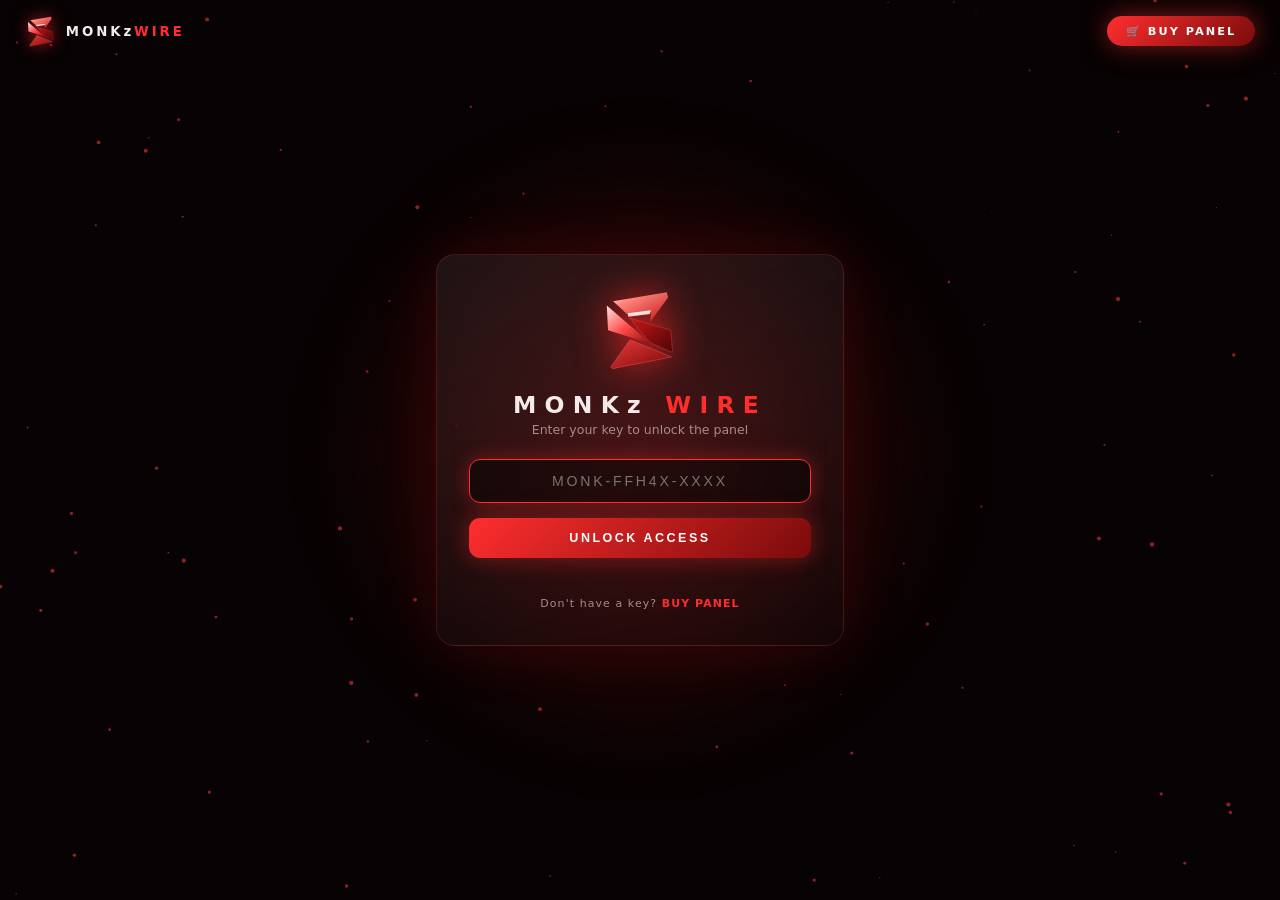
==== index.html @ 90918b00 "Add files via upload" ====
<!doctype html>
<html lang="en">
<head>
<meta charset="utf-8">
<meta name="viewport" content="width=device-width,initial-scale=1">
<title>MONKz WIRE — Premium Access</title>
<link rel="icon" type="image/svg+xml" href="data:image/svg+xml,%3Csvg xmlns='http://www.w3.org/2000/svg' viewBox='180 150 390 450'%3E%3Crect x='180' y='150' width='390' height='450' fill='%23080203'/%3E%3Cpolygon points='228,212 525,162 532,192 432,328 438,272 312,290' fill='%23ff3b3b'/%3E%3Cpolygon points='193,235 440,448 200,372' fill='%23ff8a8a'/%3E%3Cpolygon points='320,305 548,372 556,495 430,440' fill='%23b01212'/%3E%3Cpolygon points='322,425 550,520 225,585 215,575' fill='%23e02424'/%3E%3C/svg%3E">
<meta name="theme-color" content="#0a0304">
<style>
:root{--bg:#070203;--red:#ff2e2e;--deep:#7a0b0b;--line:rgba(255,80,80,.18);--mut:#a98b8b;--u:clamp(14px,.52vw + 9px,30px)}
*{box-sizing:border-box;margin:0;padding:0}
html{font-size:var(--u)}
body{background:var(--bg);color:#f4eaea;font-family:'Inter',system-ui,'Segoe UI',sans-serif;min-height:100vh;display:grid;place-items:center;overflow:hidden}
#fx{position:fixed;inset:0;pointer-events:none}
.glow{position:fixed;width:60vw;height:60vw;left:50%;top:50%;transform:translate(-50%,-50%);background:radial-gradient(circle,rgba(255,40,40,.24),transparent 60%);filter:blur(30px);pointer-events:none;animation:pulse 6s ease-in-out infinite}
@keyframes pulse{50%{opacity:.55}}
.topbar{position:fixed;top:0;left:0;right:0;display:flex;justify-content:space-between;align-items:center;padding:1rem 1.6rem;z-index:5}
.tb{display:flex;align-items:center;gap:.6rem;font-weight:800;letter-spacing:.22em;font-size:.85rem}
.tb b{color:var(--red)}
.tb svg{width:2rem;height:2rem;filter:drop-shadow(0 0 .5rem rgba(255,40,40,.7))}
.buy{display:inline-flex;align-items:center;gap:.5rem;padding:.55rem 1.2rem;border-radius:2rem;background:linear-gradient(135deg,var(--red),var(--deep));color:#fff;text-decoration:none;font-size:.72rem;font-weight:800;letter-spacing:.18em;box-shadow:0 0 1.6rem rgba(255,46,46,.5);transition:.25s;animation:bp 2.4s ease-in-out infinite}
.buy:hover{transform:translateY(-2px)}
@keyframes bp{50%{box-shadow:0 0 2.6rem rgba(255,46,46,.85)}}
.card{position:relative;z-index:2;width:min(26rem,92vw);padding:2.2rem 2rem;text-align:center;background:linear-gradient(160deg,rgba(255,255,255,.07),rgba(255,255,255,.015));border:1px solid var(--line);border-radius:1.2rem;backdrop-filter:blur(18px);box-shadow:0 0 4rem rgba(255,30,30,.12)}
.logo{width:5.2rem;height:5.2rem;filter:drop-shadow(0 0 1.2rem rgba(255,40,40,.8))}
.card h1{margin:1rem 0 .2rem;font-size:1.5rem;letter-spacing:.35em;font-weight:800}
.card h1 span{color:var(--red)}
.card p{color:var(--mut);font-size:.8rem;margin-bottom:1.4rem}
input{width:100%;padding:.85rem 1rem;background:rgba(0,0,0,.45);border:1px solid var(--line);border-radius:.7rem;color:#fff;font-size:.9rem;letter-spacing:.2em;text-align:center;outline:none;transition:.25s}
input:focus{border-color:var(--red);box-shadow:0 0 1.2rem rgba(255,46,46,.35)}
.btn{width:100%;margin-top:.9rem;padding:.85rem;border:0;border-radius:.7rem;cursor:pointer;font-weight:700;letter-spacing:.2em;font-size:.8rem;color:#fff;background:linear-gradient(135deg,var(--red),var(--deep));box-shadow:0 0 1.5rem rgba(255,46,46,.4);transition:.25s}
.btn:hover{transform:translateY(-2px);box-shadow:0 0 2.6rem rgba(255,46,46,.7)}
.err{min-height:1rem;margin-top:.7rem;font-size:.72rem;color:#ff7b7b;font-weight:700;letter-spacing:.08em;line-height:1.7}
.err a{color:#fff;text-decoration:underline}
.err .du{color:var(--red);font-weight:500;letter-spacing:.03em}
.shake{animation:shake .4s}
@keyframes shake{25%{transform:translateX(-8px)}75%{transform:translateX(8px)}}
.hint{margin-top:1rem;font-size:.68rem;color:#6e5555}
.gbuy{display:block;margin-top:.8rem;font-size:.7rem;color:var(--mut);text-decoration:none;letter-spacing:.1em}
.gbuy b{color:var(--red)}
</style>
</head>
<body>
<canvas id="fx"></canvas><div class="glow"></div>
<svg width="0" height="0" style="position:absolute"><defs>
<symbol id="lg" viewBox="180 150 390 450">
  <defs>
    <linearGradient id="g1" x1="0" y1="0" x2="1" y2="1"><stop offset="0" stop-color="#fff"/><stop offset=".25" stop-color="#ff8a80"/><stop offset="1" stop-color="#c41212"/></linearGradient>
    <linearGradient id="g2" x1="0" y1="0" x2="1" y2="1"><stop offset="0" stop-color="#ffe3e0"/><stop offset=".5" stop-color="#ff4a4a"/><stop offset="1" stop-color="#8a0c0c"/></linearGradient>
    <linearGradient id="g3" x1="0" y1="0" x2="1" y2="1"><stop offset="0" stop-color="#c81818"/><stop offset="1" stop-color="#4a0505"/></linearGradient>
    <linearGradient id="g4" x1="0" y1="0" x2="1" y2="1"><stop offset="0" stop-color="#e83a3a"/><stop offset="1" stop-color="#7a0909"/></linearGradient>
  </defs>
  <polygon points="228,212 525,162 532,192 432,328 438,272 312,290" fill="url(#g1)"/>
  <polygon points="310,278 436,262 432,282 312,298" fill="#fff" opacity=".85"/>
  <polygon points="193,235 440,448 200,372" fill="url(#g2)"/>
  <polygon points="320,305 548,372 556,495 430,440" fill="url(#g3)" stroke="#ff4d4d" stroke-width="2"/>
  <polygon points="322,425 550,520 225,585 215,575" fill="url(#g4)" stroke="#ff6b6b" stroke-width="2"/>
</symbol></defs></svg>

<div class="topbar">
  <div class="tb"><svg><use href="#lg"/></svg><span>MONKz<b>WIRE</b></span></div>
  <a class="buy buyl" target="_blank" rel="noopener">🛒 BUY PANEL</a>
</div>

<form class="card" id="f" autocomplete="off">
  <svg class="logo"><use href="#lg"/></svg>
  <h1>MONKz<span> WIRE</span></h1>
  <p>Enter your key to unlock the panel</p>
  <input id="pw" type="password" placeholder="MONK-FFH4X-XXXX" autofocus>
  <button class="btn" type="submit">UNLOCK ACCESS</button>
  <div class="err" id="err"></div>
  <a class="gbuy buyl" target="_blank" rel="noopener">Don't have a key? <b>BUY PANEL</b></a>
</form>

<script>
/* ===== EDIT THESE ===== */
var KEY_PREFIX     = "MONK-FFH4X";   /* any key starting with this unlocks */
var DISCORD_URL    = "https://discord.gg/gZGJFyWUU";
var NEXT_PAGE      = "main.html";
/* ====================== */
var $=function(i){return document.getElementById(i)};
function sset(k,v){try{localStorage.setItem(k,v)}catch(e){}}
function sget(k){try{return localStorage.getItem(k)}catch(e){return null}}
Array.prototype.forEach.call(document.querySelectorAll('.buyl'),function(a){a.href='store.html';a.removeAttribute('target')});
if(sget('ff_ok')==='1')location.replace(NEXT_PAGE);
$('f').addEventListener('submit',function(e){
  e.preventDefault();
  if($('pw').value.trim().toUpperCase().indexOf(KEY_PREFIX.toUpperCase())===0){sset('ff_ok','1');location.href=NEXT_PAGE}
  else{$('err').innerHTML='WRONG KEY — <a href="store.html">BUY A KEY</a><br><a class="du" href="'+DISCORD_URL+'" target="_blank" rel="noopener">'+DISCORD_URL+'</a>';var f=$('f');f.classList.remove('shake');void f.offsetWidth;f.classList.add('shake');$('pw').value=''}
});
var c=$('fx'),x=c.getContext('2d'),W,H,P=[];
function rs(){var d=Math.min(window.devicePixelRatio||1,2);W=c.width=innerWidth*d;H=c.height=innerHeight*d;P=[];for(var i=0;i<Math.floor(innerWidth/14);i++)P.push({x:Math.random()*W,y:Math.random()*H,r:(Math.random()*1.8+.4)*d,v:(Math.random()*.4+.1)*d})}
addEventListener('resize',rs);rs();
(function loop(){x.clearRect(0,0,W,H);P.forEach(function(p){p.y-=p.v;if(p.y<0){p.y=H;p.x=Math.random()*W}x.beginPath();x.arc(p.x,p.y,p.r,0,7);x.fillStyle='rgba(255,60,60,.55)';x.fill()});requestAnimationFrame(loop)})();
</script>
</body>
</html>
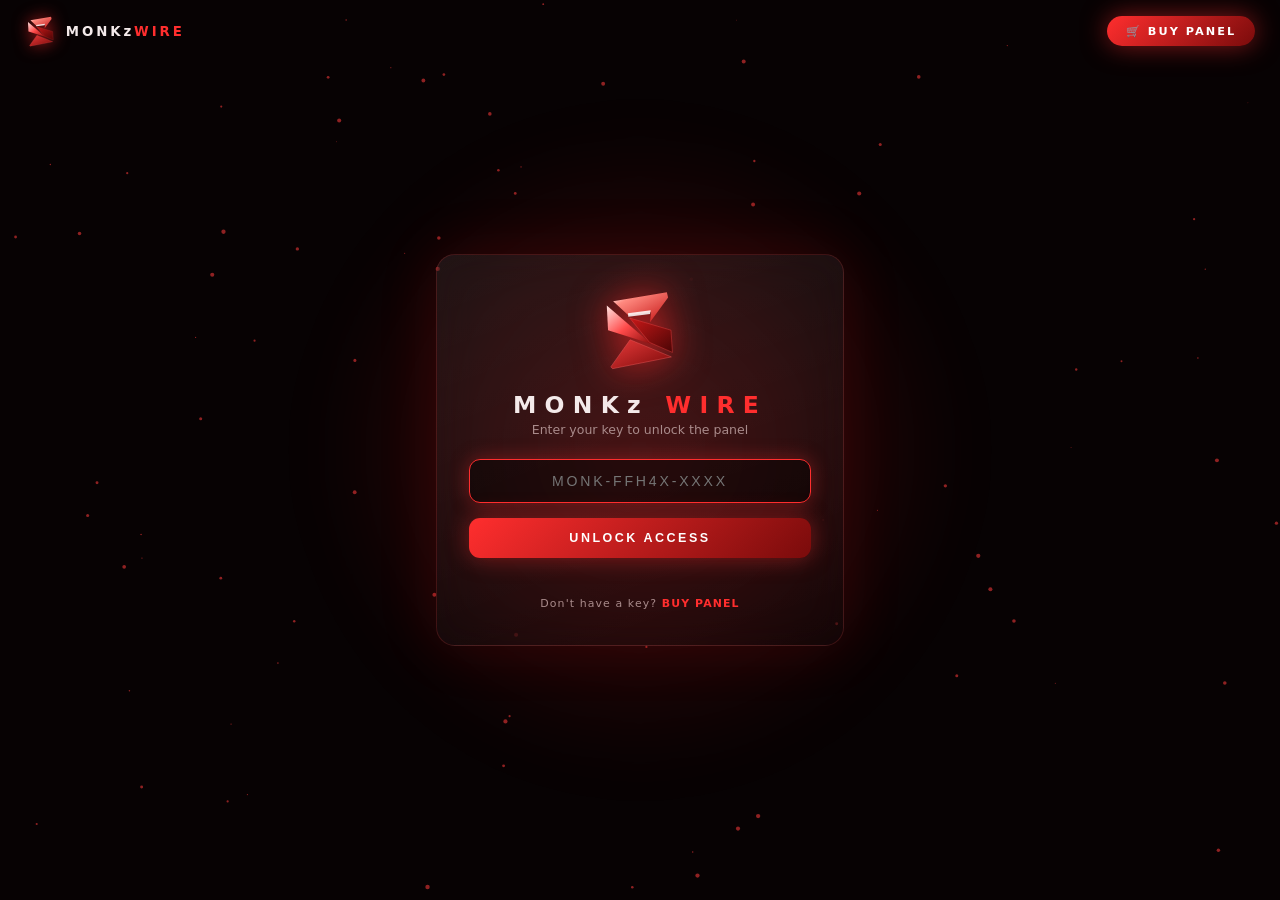
==== commit 0e0ff339: "Add files via upload" ====
--- a/index.html
+++ b/index.html
@@ -76,17 +76,17 @@
 /* ===== EDIT THESE ===== */
 var KEY_PREFIX     = "MONK-FFH4X";   /* any key starting with this unlocks */
 var DISCORD_URL    = "https://discord.gg/gZGJFyWUU";
-var NEXT_PAGE      = "main.html";
+var NEXT_PAGE      = "/main.html";
 /* ====================== */
 var $=function(i){return document.getElementById(i)};
 function sset(k,v){try{localStorage.setItem(k,v)}catch(e){}}
 function sget(k){try{return localStorage.getItem(k)}catch(e){return null}}
-Array.prototype.forEach.call(document.querySelectorAll('.buyl'),function(a){a.href='store.html';a.removeAttribute('target')});
+Array.prototype.forEach.call(document.querySelectorAll('.buyl'),function(a){a.href='/store.html';a.removeAttribute('target')});
 if(sget('ff_ok')==='1')location.replace(NEXT_PAGE);
 $('f').addEventListener('submit',function(e){
   e.preventDefault();
   if($('pw').value.trim().toUpperCase().indexOf(KEY_PREFIX.toUpperCase())===0){sset('ff_ok','1');location.href=NEXT_PAGE}
-  else{$('err').innerHTML='WRONG KEY — <a href="store.html">BUY A KEY</a><br><a class="du" href="'+DISCORD_URL+'" target="_blank" rel="noopener">'+DISCORD_URL+'</a>';var f=$('f');f.classList.remove('shake');void f.offsetWidth;f.classList.add('shake');$('pw').value=''}
+  else{$('err').innerHTML='WRONG KEY — <a href="/store.html">BUY A KEY</a><br><a class="du" href="'+DISCORD_URL+'" target="_blank" rel="noopener">'+DISCORD_URL+'</a>';var f=$('f');f.classList.remove('shake');void f.offsetWidth;f.classList.add('shake');$('pw').value=''}
 });
 var c=$('fx'),x=c.getContext('2d'),W,H,P=[];
 function rs(){var d=Math.min(window.devicePixelRatio||1,2);W=c.width=innerWidth*d;H=c.height=innerHeight*d;P=[];for(var i=0;i<Math.floor(innerWidth/14);i++)P.push({x:Math.random()*W,y:Math.random()*H,r:(Math.random()*1.8+.4)*d,v:(Math.random()*.4+.1)*d})}
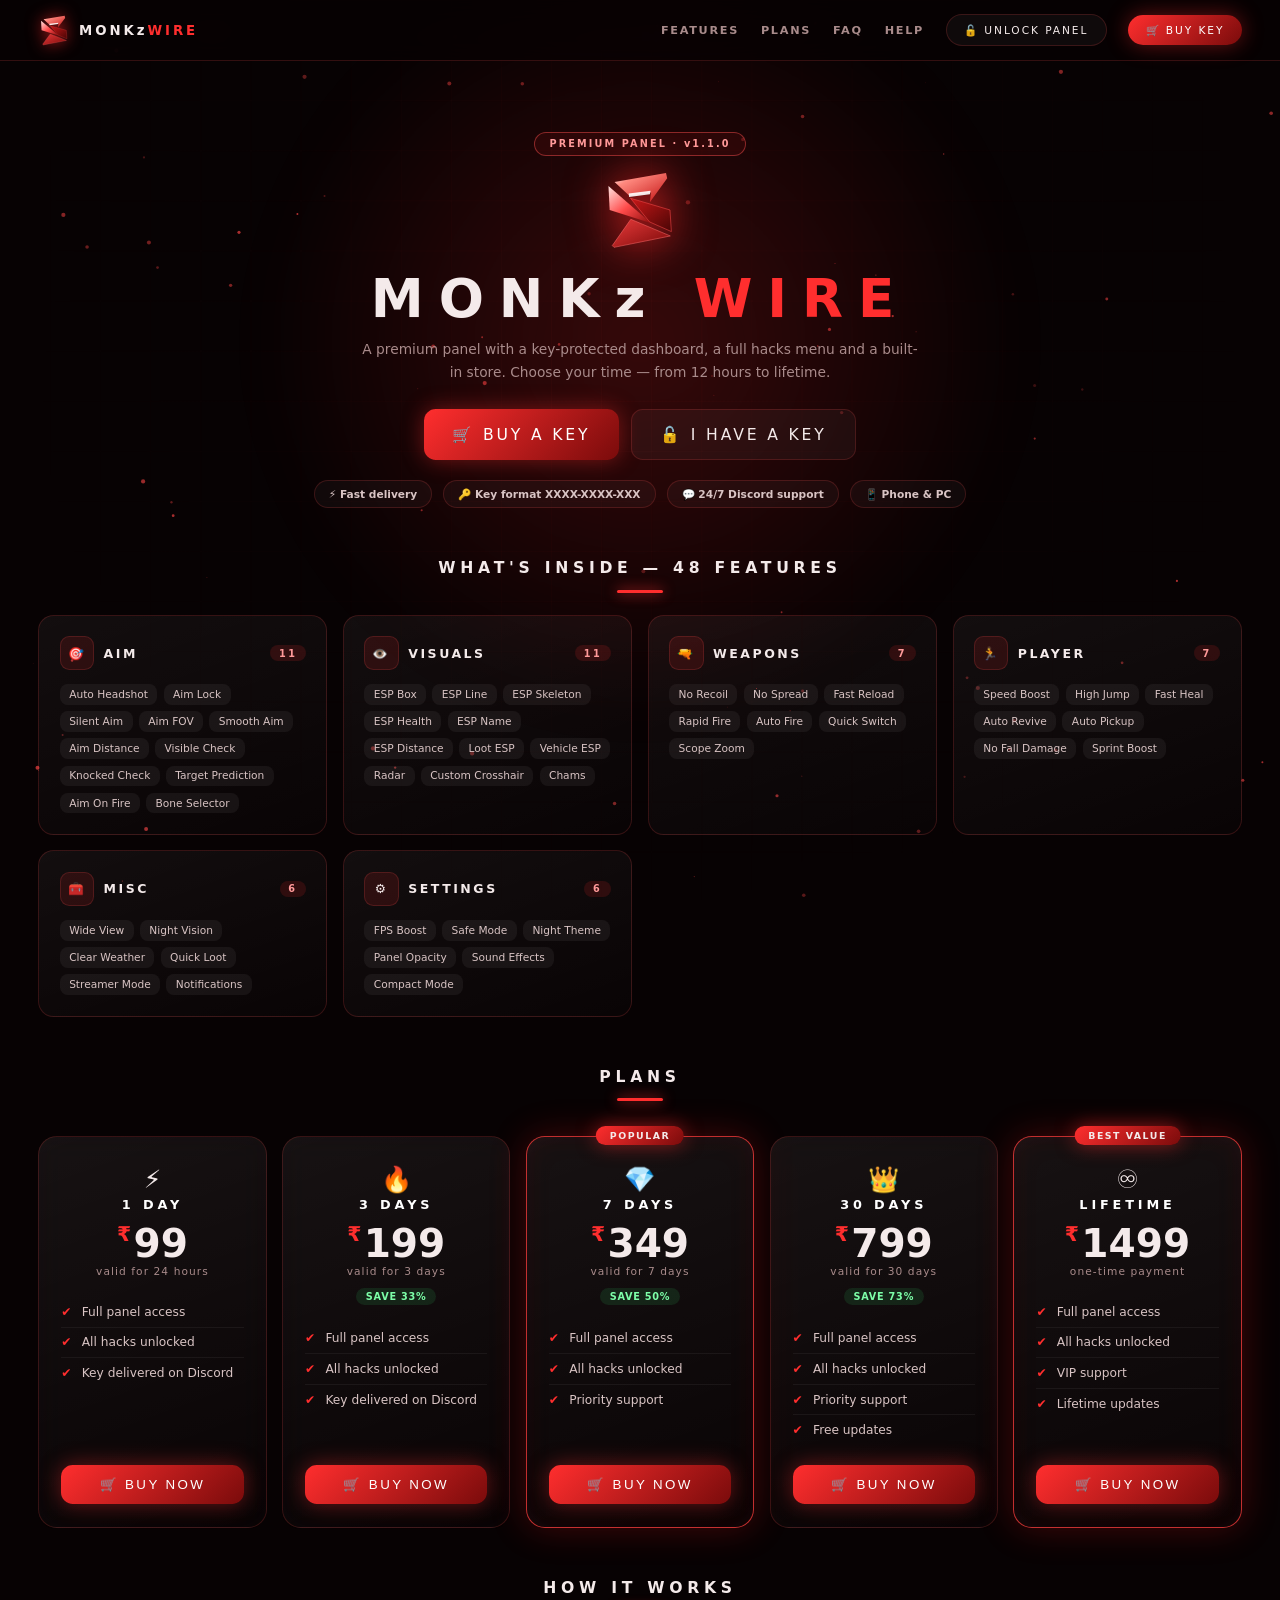
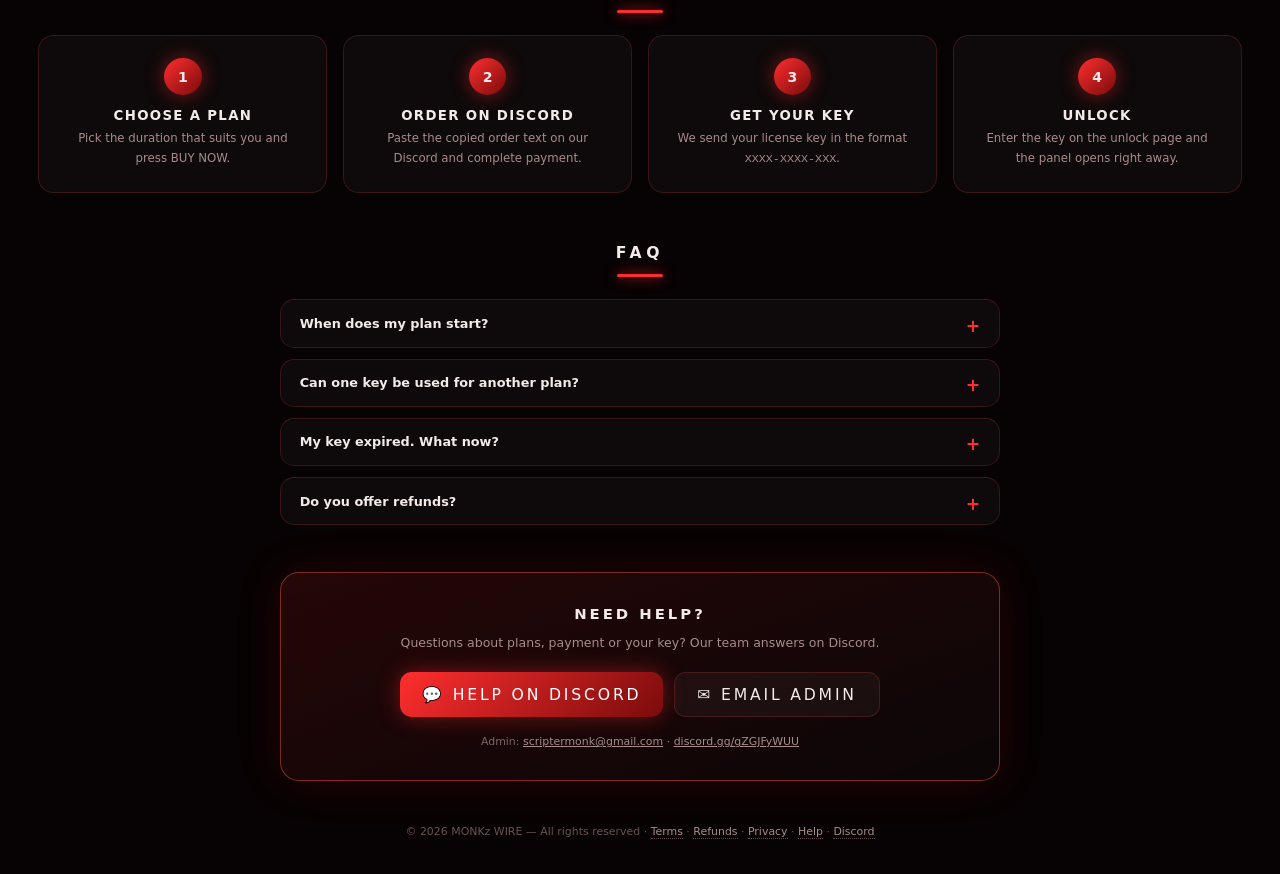
==== commit 0326a9bf: "Add files via upload" ====
--- a/index.html
+++ b/index.html
@@ -3,95 +3,173 @@
 <head>
 <meta charset="utf-8">
 <meta name="viewport" content="width=device-width,initial-scale=1">
-<title>MONKz WIRE — Premium Access</title>
-<link rel="icon" type="image/svg+xml" href="data:image/svg+xml,%3Csvg xmlns='http://www.w3.org/2000/svg' viewBox='180 150 390 450'%3E%3Crect x='180' y='150' width='390' height='450' fill='%23080203'/%3E%3Cpolygon points='228,212 525,162 532,192 432,328 438,272 312,290' fill='%23ff3b3b'/%3E%3Cpolygon points='193,235 440,448 200,372' fill='%23ff8a8a'/%3E%3Cpolygon points='320,305 548,372 556,495 430,440' fill='%23b01212'/%3E%3Cpolygon points='322,425 550,520 225,585 215,575' fill='%23e02424'/%3E%3C/svg%3E">
+<title>MONKz WIRE — Premium Panel</title>
+<meta name="description" content="MONKz WIRE premium panel. 48 features, key-protected access, plans from 1 day to lifetime.">
+<link rel="icon" href="/favicon.svg" type="image/svg+xml">
+<link rel="icon" href="/favicon-32.png" sizes="32x32" type="image/png">
+<link rel="shortcut icon" href="/favicon.ico">
+<link rel="apple-touch-icon" href="/apple-touch-icon.png">
 <meta name="theme-color" content="#0a0304">
+<link rel="manifest" href="/manifest.webmanifest">
+<meta property="og:title" content="MONKz WIRE — Premium Panel">
+<meta property="og:description" content="48 features, key-protected access, plans from 1 day to lifetime.">
+<meta property="og:image" content="https://monkzwire.vercel.app/og.png">
+<link rel="stylesheet" href="/base.css">
 <style>
-:root{--bg:#070203;--red:#ff2e2e;--deep:#7a0b0b;--line:rgba(255,80,80,.18);--mut:#a98b8b;--u:clamp(14px,.52vw + 9px,30px)}
-*{box-sizing:border-box;margin:0;padding:0}
-html{font-size:var(--u)}
-body{background:var(--bg);color:#f4eaea;font-family:'Inter',system-ui,'Segoe UI',sans-serif;min-height:100vh;display:grid;place-items:center;overflow:hidden}
-#fx{position:fixed;inset:0;pointer-events:none}
-.glow{position:fixed;width:60vw;height:60vw;left:50%;top:50%;transform:translate(-50%,-50%);background:radial-gradient(circle,rgba(255,40,40,.24),transparent 60%);filter:blur(30px);pointer-events:none;animation:pulse 6s ease-in-out infinite}
-@keyframes pulse{50%{opacity:.55}}
-.topbar{position:fixed;top:0;left:0;right:0;display:flex;justify-content:space-between;align-items:center;padding:1rem 1.6rem;z-index:5}
-.tb{display:flex;align-items:center;gap:.6rem;font-weight:800;letter-spacing:.22em;font-size:.85rem}
-.tb b{color:var(--red)}
-.tb svg{width:2rem;height:2rem;filter:drop-shadow(0 0 .5rem rgba(255,40,40,.7))}
-.buy{display:inline-flex;align-items:center;gap:.5rem;padding:.55rem 1.2rem;border-radius:2rem;background:linear-gradient(135deg,var(--red),var(--deep));color:#fff;text-decoration:none;font-size:.72rem;font-weight:800;letter-spacing:.18em;box-shadow:0 0 1.6rem rgba(255,46,46,.5);transition:.25s;animation:bp 2.4s ease-in-out infinite}
-.buy:hover{transform:translateY(-2px)}
-@keyframes bp{50%{box-shadow:0 0 2.6rem rgba(255,46,46,.85)}}
-.card{position:relative;z-index:2;width:min(26rem,92vw);padding:2.2rem 2rem;text-align:center;background:linear-gradient(160deg,rgba(255,255,255,.07),rgba(255,255,255,.015));border:1px solid var(--line);border-radius:1.2rem;backdrop-filter:blur(18px);box-shadow:0 0 4rem rgba(255,30,30,.12)}
-.logo{width:5.2rem;height:5.2rem;filter:drop-shadow(0 0 1.2rem rgba(255,40,40,.8))}
-.card h1{margin:1rem 0 .2rem;font-size:1.5rem;letter-spacing:.35em;font-weight:800}
-.card h1 span{color:var(--red)}
-.card p{color:var(--mut);font-size:.8rem;margin-bottom:1.4rem}
-input{width:100%;padding:.85rem 1rem;background:rgba(0,0,0,.45);border:1px solid var(--line);border-radius:.7rem;color:#fff;font-size:.9rem;letter-spacing:.2em;text-align:center;outline:none;transition:.25s}
-input:focus{border-color:var(--red);box-shadow:0 0 1.2rem rgba(255,46,46,.35)}
-.btn{width:100%;margin-top:.9rem;padding:.85rem;border:0;border-radius:.7rem;cursor:pointer;font-weight:700;letter-spacing:.2em;font-size:.8rem;color:#fff;background:linear-gradient(135deg,var(--red),var(--deep));box-shadow:0 0 1.5rem rgba(255,46,46,.4);transition:.25s}
-.btn:hover{transform:translateY(-2px);box-shadow:0 0 2.6rem rgba(255,46,46,.7)}
-.err{min-height:1rem;margin-top:.7rem;font-size:.72rem;color:#ff7b7b;font-weight:700;letter-spacing:.08em;line-height:1.7}
-.err a{color:#fff;text-decoration:underline}
-.err .du{color:var(--red);font-weight:500;letter-spacing:.03em}
-.shake{animation:shake .4s}
-@keyframes shake{25%{transform:translateX(-8px)}75%{transform:translateX(8px)}}
-.hint{margin-top:1rem;font-size:.68rem;color:#6e5555}
-.gbuy{display:block;margin-top:.8rem;font-size:.7rem;color:var(--mut);text-decoration:none;letter-spacing:.1em}
-.gbuy b{color:var(--red)}
+.topbar{position:sticky;top:0;z-index:30;display:flex;justify-content:space-between;align-items:center;padding:.9rem clamp(1rem,3vw,3rem);background:rgba(7,2,3,.72);backdrop-filter:blur(14px);-webkit-backdrop-filter:blur(14px);border-bottom:1px solid var(--line)}
+.tn{display:flex;align-items:center;gap:1.4rem}
+.tn a:not(.btn){text-decoration:none;color:var(--mut);font-size:.72rem;letter-spacing:.15em;font-weight:700;transition:.2s}
+.tn a:not(.btn):hover{color:#fff}
+main{position:relative;z-index:3;max-width:82rem;margin:0 auto;padding:2.5rem clamp(1rem,3vw,3rem) 1rem}
+.hero{text-align:center;margin-bottom:2.4rem;animation:rise .7s both}
+.hero img{width:5rem;height:5rem;filter:drop-shadow(0 0 1.4rem rgba(255,40,40,.85))}
+.hero h1{font-size:clamp(1.7rem,3.2vw,2.6rem);letter-spacing:.28em;font-weight:800;margin:.9rem 0 .5rem}
+.hero h1 span{color:var(--red)}
+.hero p{color:var(--mut);font-size:.88rem;max-width:36rem;margin:0 auto;line-height:1.7}
+.trust{display:flex;justify-content:center;gap:.7rem;flex-wrap:wrap;margin-top:1.3rem}
+.trust span{padding:.4rem .9rem;border:1px solid var(--line);border-radius:2rem;font-size:.68rem;color:#d9c4c4;background:rgba(255,255,255,.03);font-weight:600}
+.plans{display:grid;grid-template-columns:repeat(auto-fit,minmax(15rem,1fr));gap:1.2rem;margin:2.2rem 0 3rem}
+@media(min-width:1000px){.plans{grid-template-columns:repeat(5,1fr);gap:1rem}.plan{padding:1.6rem 1rem 1.3rem}.price{font-size:2.1rem}}
+.plan{position:relative;padding:1.8rem 1.4rem 1.5rem;text-align:center;background:linear-gradient(160deg,rgba(255,255,255,.065),rgba(255,255,255,.012));border:1px solid var(--line);border-radius:1.2rem;backdrop-filter:blur(14px);-webkit-backdrop-filter:blur(14px);transition:.3s;display:flex;flex-direction:column;animation:rise .6s both}
+.plan:hover{transform:translateY(-7px);border-color:var(--line2);box-shadow:0 0 2.6rem rgba(255,30,30,.25)}
+.plan.hot{border-color:rgba(255,60,60,.75);box-shadow:0 0 2.4rem rgba(255,30,30,.24),inset 0 0 2rem rgba(255,30,30,.06)}
+.badge{position:absolute;top:-.7rem;left:50%;transform:translateX(-50%);padding:.28rem .9rem;border-radius:2rem;background:linear-gradient(135deg,var(--red),var(--deep));font-size:.6rem;font-weight:800;letter-spacing:.16em;white-space:nowrap;box-shadow:0 0 1.2rem rgba(255,46,46,.5)}
+.pi{font-size:1.6rem;margin-bottom:.2rem}
+.plan h3{font-size:.82rem;letter-spacing:.3em;color:#fff;font-weight:800}
+.price{font-size:2.5rem;font-weight:800;margin:.8rem 0 .1rem;line-height:1}
+.price em{font-style:normal;color:var(--red);font-size:1.3rem;vertical-align:top;margin-right:.15rem}
+.per{font-size:.68rem;color:var(--mut);letter-spacing:.1em}
+.save{display:inline-block;margin-top:.6rem;padding:.2rem .6rem;border-radius:1rem;background:rgba(51,255,119,.1);color:#7dffa8;font-size:.62rem;font-weight:800;letter-spacing:.08em}
+ul{list-style:none;margin:1.2rem 0 1.3rem;text-align:left;font-size:.78rem;flex:1}
+li{padding:.5rem 0;border-bottom:1px solid rgba(255,255,255,.05);color:#d9c4c4}
+li::before{content:"✔";color:var(--red);margin-right:.65rem;font-weight:800}
+li:last-child{border:0}
+h2.sec{text-align:center;font-size:1rem;letter-spacing:.3em;margin:3.2rem 0 1.4rem}
+h2.sec::after{content:"";display:block;width:3rem;height:3px;margin:.8rem auto 0;background:var(--red);border-radius:3px;box-shadow:0 0 .8rem var(--red)}
+.steps{display:grid;grid-template-columns:repeat(auto-fit,minmax(14rem,1fr));gap:1rem}
+.step{padding:1.4rem;text-align:center;border:1px solid var(--line);border-radius:1rem;background:rgba(255,255,255,.03)}
+.step b{display:grid;place-items:center;width:2.4rem;height:2.4rem;margin:0 auto .8rem;border-radius:50%;background:linear-gradient(135deg,var(--red),var(--deep));font-size:.9rem;box-shadow:0 0 1.2rem rgba(255,46,46,.45)}
+.step h4{font-size:.85rem;letter-spacing:.1em;margin-bottom:.4rem}
+.step p{color:var(--mut);font-size:.75rem;line-height:1.7}
+.incl{display:grid;grid-template-columns:repeat(auto-fit,minmax(12rem,1fr));gap:.9rem}
+.incl div{padding:1.1rem;border:1px solid var(--line);border-radius:.9rem;background:rgba(255,255,255,.03);font-size:.78rem;color:#d9c4c4;text-align:center}
+.incl div b{display:block;font-size:1.4rem;margin-bottom:.4rem}
+.faq{max-width:46rem;margin:0 auto}
+details{padding:1rem 1.2rem;margin-bottom:.7rem;border:1px solid var(--line);border-radius:.9rem;background:rgba(255,255,255,.03);font-size:.82rem}
+summary{cursor:pointer;font-weight:700;list-style:none}summary::-webkit-details-marker{display:none}
+summary::after{content:"+";float:right;color:var(--red);font-size:1.1rem}details[open] summary::after{content:"–"}
+details p{color:var(--mut);margin-top:.7rem;line-height:1.8}
+.cats{display:grid;grid-template-columns:repeat(auto-fit,minmax(16rem,1fr));gap:1rem}
+.cat{padding:1.3rem;border:1px solid var(--line);border-radius:1rem;background:linear-gradient(160deg,rgba(255,255,255,.05),rgba(255,255,255,.01));transition:.3s}
+.cat:hover{border-color:var(--line2);transform:translateY(-3px)}
+.cat h4{display:flex;align-items:center;gap:.6rem;font-size:.8rem;letter-spacing:.2em;margin-bottom:.9rem}
+.cat h4 i{font-style:normal;width:2.2rem;height:2.2rem;display:grid;place-items:center;border-radius:.6rem;background:rgba(255,46,46,.12);border:1px solid var(--line)}
+.cat h4 em{margin-left:auto;font-style:normal;font-size:.62rem;padding:.15rem .55rem;border-radius:1rem;background:rgba(255,46,46,.14);color:#ff9a9a}
+.cat div{display:flex;flex-wrap:wrap;gap:.4rem}
+.cat span{padding:.25rem .6rem;border-radius:.5rem;background:rgba(255,255,255,.05);font-size:.68rem;color:#d9c4c4}
+.cmpw{overflow-x:auto;border:1px solid var(--line);border-radius:1rem;background:rgba(255,255,255,.025)}
+.cmp{width:100%;border-collapse:collapse;font-size:.78rem;min-width:40rem}
+.cmp th,.cmp td{padding:.85rem .8rem;text-align:center;border-bottom:1px solid rgba(255,255,255,.05)}
+.cmp th{font-size:.7rem;letter-spacing:.18em;color:#fff;background:rgba(255,46,46,.08)}
+.cmp td:first-child,.cmp th:first-child{text-align:left;color:var(--mut)}
+.cmp tr:last-child td{border:0}.cmp .y{color:var(--red);font-weight:800}.cmp .n{color:#5a4444}
+.pay{max-width:46rem;margin:2.5rem auto 0;padding:1.5rem;text-align:center;border:1px solid var(--line2);border-radius:1.1rem;background:rgba(255,255,255,.03)}
+.pay h3{letter-spacing:.2em;font-size:.85rem}.pay p{color:var(--mut);font-size:.78rem;margin:.6rem 0 1rem;line-height:1.7}
+.upi{display:flex;gap:.8rem;justify-content:center;align-items:center;flex-wrap:wrap}.upi code{padding:.6rem 1rem;border-radius:.6rem;background:rgba(0,0,0,.5);border:1px solid var(--line);font-size:.9rem;letter-spacing:.05em}
+.pay small{display:block;margin-top:.8rem;color:#7d6464;font-size:.7rem}
+.help{margin:3rem auto 0;max-width:46rem;padding:2rem;text-align:center;border:1px solid var(--line2);border-radius:1.2rem;background:linear-gradient(160deg,rgba(255,46,46,.12),rgba(255,255,255,.02));box-shadow:0 0 3rem rgba(255,30,30,.12)}
+.help h3{letter-spacing:.2em;font-size:.95rem}
+.help p{color:var(--mut);font-size:.8rem;margin:.6rem 0 1.2rem;line-height:1.7}
+.help .acts{display:flex;gap:.7rem;justify-content:center;flex-wrap:wrap}
+.help small{display:block;margin-top:1.2rem;color:#7d6464;font-size:.7rem}
+.help small a{color:var(--mut)}
+@media(max-width:600px){.tn a:not(.btn){display:none}}
+
+.hero{padding-top:2rem}
+.hero .ctas{display:flex;gap:.8rem;justify-content:center;flex-wrap:wrap;margin-top:1.6rem}
+.hero .ctas .btn{padding:.95rem 1.8rem}
+.hero h1{font-size:clamp(2rem,4.4vw,3.4rem)}
+.hero .tag{display:inline-block;margin-bottom:1rem;padding:.35rem .9rem;border:1px solid var(--line2);border-radius:2rem;font-size:.62rem;letter-spacing:.22em;color:#ff9a9a;background:rgba(255,46,46,.08);font-weight:800}
+.vid{max-width:52rem;margin:0 auto;aspect-ratio:16/9;border:1px solid var(--line2);border-radius:1.1rem;overflow:hidden;box-shadow:0 0 3rem rgba(255,30,30,.15)}
+.vid iframe{width:100%;height:100%;border:0}
 </style>
 </head>
 <body>
-<canvas id="fx"></canvas><div class="glow"></div>
-<svg width="0" height="0" style="position:absolute"><defs>
-<symbol id="lg" viewBox="180 150 390 450">
-  <defs>
-    <linearGradient id="g1" x1="0" y1="0" x2="1" y2="1"><stop offset="0" stop-color="#fff"/><stop offset=".25" stop-color="#ff8a80"/><stop offset="1" stop-color="#c41212"/></linearGradient>
-    <linearGradient id="g2" x1="0" y1="0" x2="1" y2="1"><stop offset="0" stop-color="#ffe3e0"/><stop offset=".5" stop-color="#ff4a4a"/><stop offset="1" stop-color="#8a0c0c"/></linearGradient>
-    <linearGradient id="g3" x1="0" y1="0" x2="1" y2="1"><stop offset="0" stop-color="#c81818"/><stop offset="1" stop-color="#4a0505"/></linearGradient>
-    <linearGradient id="g4" x1="0" y1="0" x2="1" y2="1"><stop offset="0" stop-color="#e83a3a"/><stop offset="1" stop-color="#7a0909"/></linearGradient>
-  </defs>
-  <polygon points="228,212 525,162 532,192 432,328 438,272 312,290" fill="url(#g1)"/>
-  <polygon points="310,278 436,262 432,282 312,298" fill="#fff" opacity=".85"/>
-  <polygon points="193,235 440,448 200,372" fill="url(#g2)"/>
-  <polygon points="320,305 548,372 556,495 430,440" fill="url(#g3)" stroke="#ff4d4d" stroke-width="2"/>
-  <polygon points="322,425 550,520 225,585 215,575" fill="url(#g4)" stroke="#ff6b6b" stroke-width="2"/>
-</symbol></defs></svg>
+<canvas id="fx"></canvas><div class="grid-bg"></div><div class="glow"></div>
 
-<div class="topbar">
-  <div class="tb"><svg><use href="#lg"/></svg><span>MONKz<b>WIRE</b></span></div>
-  <a class="buy buyl" target="_blank" rel="noopener">🛒 BUY PANEL</a>
-</div>
+<header class="topbar">
+  <a class="tb" href="/index.html"><img src="/mark.svg" alt=""><span>MONKz<b>WIRE</b></span></a>
+  <nav class="tn">
+    <a href="#features">FEATURES</a>
+    <a href="#plans">PLANS</a>
+    <a href="#faq">FAQ</a>
+    <a href="/help">HELP</a>
+    <a class="btn sm ghost" href="/unlock.html">🔓 UNLOCK PANEL</a>
+    <a class="btn sm pulse" href="/store.html">🛒 BUY KEY</a>
+  </nav>
+</header>
 
-<form class="card" id="f" autocomplete="off">
-  <svg class="logo"><use href="#lg"/></svg>
-  <h1>MONKz<span> WIRE</span></h1>
-  <p>Enter your key to unlock the panel</p>
-  <input id="pw" type="password" placeholder="MONK-FFH4X-XXXX" autofocus>
-  <button class="btn" type="submit">UNLOCK ACCESS</button>
-  <div class="err" id="err"></div>
-  <a class="gbuy buyl" target="_blank" rel="noopener">Don't have a key? <b>BUY PANEL</b></a>
-</form>
+<main>
+  <section class="hero">
+    <span class="tag">PREMIUM PANEL · v1.1.0</span><br>
+    <img src="/mark.svg" alt="MONKz WIRE">
+    <h1>MONKz<span> WIRE</span></h1>
+    <p>A premium panel with a key-protected dashboard, a full hacks menu and a built-in store. Choose your time — from 12 hours to lifetime.</p>
+    <div class="ctas"><a class="btn pulse" href="/store.html">🛒 BUY A KEY</a><a class="btn ghost" href="/unlock.html">🔓 I HAVE A KEY</a></div>
+    <div class="trust"><span>⚡ Fast delivery</span><span>🔑 Key format XXXX-XXXX-XXX</span><span>💬 24/7 Discord support</span><span>📱 Phone &amp; PC</span></div>
+  </section>
 
+  <h2 class="sec" id="features">WHAT'S INSIDE — <span id="fcount">48</span> FEATURES</h2>
+  <section class="cats" id="cats"></section>
+
+  <section id="demo" style="display:none">
+    <h2 class="sec">DEMO</h2>
+    <div class="vid"><iframe id="vid" allowfullscreen loading="lazy" title="MONKz WIRE demo"></iframe></div>
+  </section>
+
+  <h2 class="sec" id="plans-h">PLANS</h2>
+  <section class="plans" id="plans"></section>
+
+  <h2 class="sec">HOW IT WORKS</h2>
+  <section class="steps">
+    <div class="step"><b>1</b><h4>CHOOSE A PLAN</h4><p>Pick the duration that suits you and press BUY NOW.</p></div>
+    <div class="step"><b>2</b><h4>ORDER ON DISCORD</h4><p>Paste the copied order text on our Discord and complete payment.</p></div>
+    <div class="step"><b>3</b><h4>GET YOUR KEY</h4><p>We send your license key in the format <code>XXXX-XXXX-XXX</code>.</p></div>
+    <div class="step"><b>4</b><h4>UNLOCK</h4><p>Enter the key on the unlock page and the panel opens right away.</p></div>
+  </section>
+
+  <h2 class="sec" id="faq">FAQ</h2>
+  <section class="faq">
+    <details><summary>When does my plan start?</summary><p>Your plan starts the moment you enter the key for the first time. Until then no time is used.</p></details>
+    <details><summary>Can one key be used for another plan?</summary><p>No. Every key is made for one time length only.</p></details>
+    <details><summary>My key expired. What now?</summary><p>Buy a new key from the store and enter it on the unlock page.</p></details>
+    <details><summary>Do you offer refunds?</summary><p>Please read our <a href="/refund.html" style="color:var(--red)">refund policy</a>. For any issue, contact us on Discord first.</p></details>
+  </section>
+
+  <section class="help">
+    <h3>NEED HELP?</h3>
+    <p>Questions about plans, payment or your key? Our team answers on Discord.</p>
+    <div class="acts">
+      <a class="btn" href="/help">💬 HELP ON DISCORD</a>
+      <a class="btn ghost" id="mail">✉ EMAIL ADMIN</a>
+    </div>
+    <small>Admin: <a id="mail2"></a> · <a href="/discord">discord.gg/gZGJFyWUU</a></small>
+  </section>
+</main>
+
+<footer class="ft">© 2026 MONKz WIRE — All rights reserved · <a href="/terms.html">Terms</a> · <a href="/refund.html">Refunds</a> · <a href="/privacy.html">Privacy</a> · <a href="/help">Help</a> · <a href="/discord">Discord</a></footer>
+<div id="toast"></div>
+
+<script src="/fx.js"></script>
+<script src="/data.js"></script>
 <script>
-/* ===== EDIT THESE ===== */
-var KEY_PREFIX     = "MONK-FFH4X";   /* any key starting with this unlocks */
-var DISCORD_URL    = "https://discord.gg/gZGJFyWUU";
-var NEXT_PAGE      = "/main.html";
-/* ====================== */
 var $=function(i){return document.getElementById(i)};
-function sset(k,v){try{localStorage.setItem(k,v)}catch(e){}}
-function sget(k){try{return localStorage.getItem(k)}catch(e){return null}}
-Array.prototype.forEach.call(document.querySelectorAll('.buyl'),function(a){a.href='/store.html';a.removeAttribute('target')});
-if(sget('ff_ok')==='1')location.replace(NEXT_PAGE);
-$('f').addEventListener('submit',function(e){
-  e.preventDefault();
-  if($('pw').value.trim().toUpperCase().indexOf(KEY_PREFIX.toUpperCase())===0){sset('ff_ok','1');location.href=NEXT_PAGE}
-  else{$('err').innerHTML='WRONG KEY — <a href="/store.html">BUY A KEY</a><br><a class="du" href="'+DISCORD_URL+'" target="_blank" rel="noopener">'+DISCORD_URL+'</a>';var f=$('f');f.classList.remove('shake');void f.offsetWidth;f.classList.add('shake');$('pw').value=''}
-});
-var c=$('fx'),x=c.getContext('2d'),W,H,P=[];
-function rs(){var d=Math.min(window.devicePixelRatio||1,2);W=c.width=innerWidth*d;H=c.height=innerHeight*d;P=[];for(var i=0;i<Math.floor(innerWidth/14);i++)P.push({x:Math.random()*W,y:Math.random()*H,r:(Math.random()*1.8+.4)*d,v:(Math.random()*.4+.1)*d})}
-addEventListener('resize',rs);rs();
-(function loop(){x.clearRect(0,0,W,H);P.forEach(function(p){p.y-=p.v;if(p.y<0){p.y=H;p.x=Math.random()*W}x.beginPath();x.arc(p.x,p.y,p.r,0,7);x.fillStyle='rgba(255,60,60,.55)';x.fill()});requestAnimationFrame(loop)})();
+function toast(t){var el=$('toast');el.textContent=t;el.classList.add('s');clearTimeout(toast.t);toast.t=setTimeout(function(){el.classList.remove('s')},2400)}
+$('cats').innerHTML=catCards();$('fcount').textContent=totalFeatures();
+$('plans').innerHTML=planCards();
+$('plans').addEventListener('click',function(e){var b=e.target.closest('button[data-i]');if(!b)return;buyPlan(+b.dataset.i,toast)});
+$('mail').href='mailto:'+ADMIN_EMAIL;$('mail2').href='mailto:'+ADMIN_EMAIL;$('mail2').textContent=ADMIN_EMAIL;
+var y=ytEmbed(DEMO_VIDEO);if(y){$('vid').src=y;$('demo').style.display='block'}
 </script>
 </body>
 </html>
--- a/base.css
+++ b/base.css
@@ -0,0 +1,37 @@
+:root{--bg:#070203;--red:#ff2e2e;--red2:#ff5a4a;--deep:#7a0b0b;--panel:rgba(20,6,8,.72);--line:rgba(255,80,80,.18);--line2:rgba(255,80,80,.45);--txt:#f4eaea;--mut:#a98b8b;--ok:#33ff77;--u:clamp(14px,.52vw + 9px,30px)}
+*{box-sizing:border-box;margin:0;padding:0;-webkit-tap-highlight-color:transparent}
+html{font-size:var(--u);scroll-behavior:smooth}
+body{background:var(--bg);color:var(--txt);font-family:Inter,system-ui,"Segoe UI",Roboto,Arial,sans-serif;min-height:100vh;overflow-x:hidden;-webkit-font-smoothing:antialiased}
+a{color:inherit}
+::selection{background:var(--red);color:#fff}
+::-webkit-scrollbar{width:8px;height:8px}::-webkit-scrollbar-thumb{background:#3a1114;border-radius:8px}::-webkit-scrollbar-track{background:transparent}
+#fx{position:fixed;inset:0;z-index:0;pointer-events:none}
+.glow{position:fixed;width:70vw;height:70vw;left:50%;top:38%;transform:translate(-50%,-50%);background:radial-gradient(circle,rgba(255,40,40,.2),transparent 60%);filter:blur(30px);z-index:0;pointer-events:none;animation:pulse 7s ease-in-out infinite}
+@keyframes pulse{50%{opacity:.5}}
+@keyframes rise{from{opacity:0;transform:translateY(14px)}to{opacity:1;transform:none}}
+.grid-bg{position:fixed;inset:0;z-index:0;pointer-events:none;background-image:linear-gradient(rgba(255,60,60,.035) 1px,transparent 1px),linear-gradient(90deg,rgba(255,60,60,.035) 1px,transparent 1px);background-size:3.2rem 3.2rem;mask-image:radial-gradient(circle at 50% 35%,#000,transparent 75%);-webkit-mask-image:radial-gradient(circle at 50% 35%,#000,transparent 75%)}
+
+/* buttons */
+.btn{display:inline-flex;align-items:center;justify-content:center;gap:.5rem;padding:.75rem 1.4rem;border:0;border-radius:.75rem;cursor:pointer;font:800 .74rem/1 inherit;letter-spacing:.18em;color:#fff;text-decoration:none;background:linear-gradient(135deg,var(--red),var(--deep));box-shadow:0 0 1.4rem rgba(255,46,46,.4);transition:.25s}
+.btn:hover{transform:translateY(-2px);box-shadow:0 0 2.6rem rgba(255,46,46,.75)}
+.btn:active{transform:translateY(0)}
+.btn.block{width:100%}
+.btn.sm{padding:.55rem 1.1rem;font-size:.68rem;border-radius:2rem}
+.btn.ghost{background:rgba(255,255,255,.04);border:1px solid var(--line);box-shadow:none;color:#f4eaea}
+.btn.ghost:hover{border-color:var(--red);background:rgba(255,46,46,.1);box-shadow:0 0 1.4rem rgba(255,46,46,.25)}
+.btn.pulse{animation:bp 2.4s ease-in-out infinite}
+@keyframes bp{50%{box-shadow:0 0 2.6rem rgba(255,46,46,.85)}}
+
+/* brand */
+.tb{display:flex;align-items:center;gap:.6rem;font-weight:800;letter-spacing:.22em;font-size:.85rem;text-decoration:none;color:inherit}
+.tb b{color:var(--red)}
+.tb img{width:2rem;height:2rem;filter:drop-shadow(0 0 .5rem rgba(255,40,40,.7))}
+
+/* toast */
+#toast{position:fixed;left:50%;bottom:1.5rem;transform:translate(-50%,12px);z-index:99;padding:.8rem 1.3rem;border:1px solid var(--line2);border-radius:.8rem;background:rgba(15,4,5,.97);font-size:.78rem;opacity:0;transition:.3s;pointer-events:none;box-shadow:0 0 2rem rgba(255,30,30,.2)}
+#toast.s{opacity:1;transform:translate(-50%,0)}
+
+footer.ft{position:relative;z-index:3;text-align:center;color:#6a5252;font-size:.7rem;padding:1.6rem 1rem 2rem;line-height:2}
+footer.ft a{color:var(--mut);text-decoration:none;border-bottom:1px dotted #5d4646}
+footer.ft a:hover{color:var(--red);border-color:var(--red)}
+@media(prefers-reduced-motion:reduce){*{animation:none!important;transition:none!important}}
